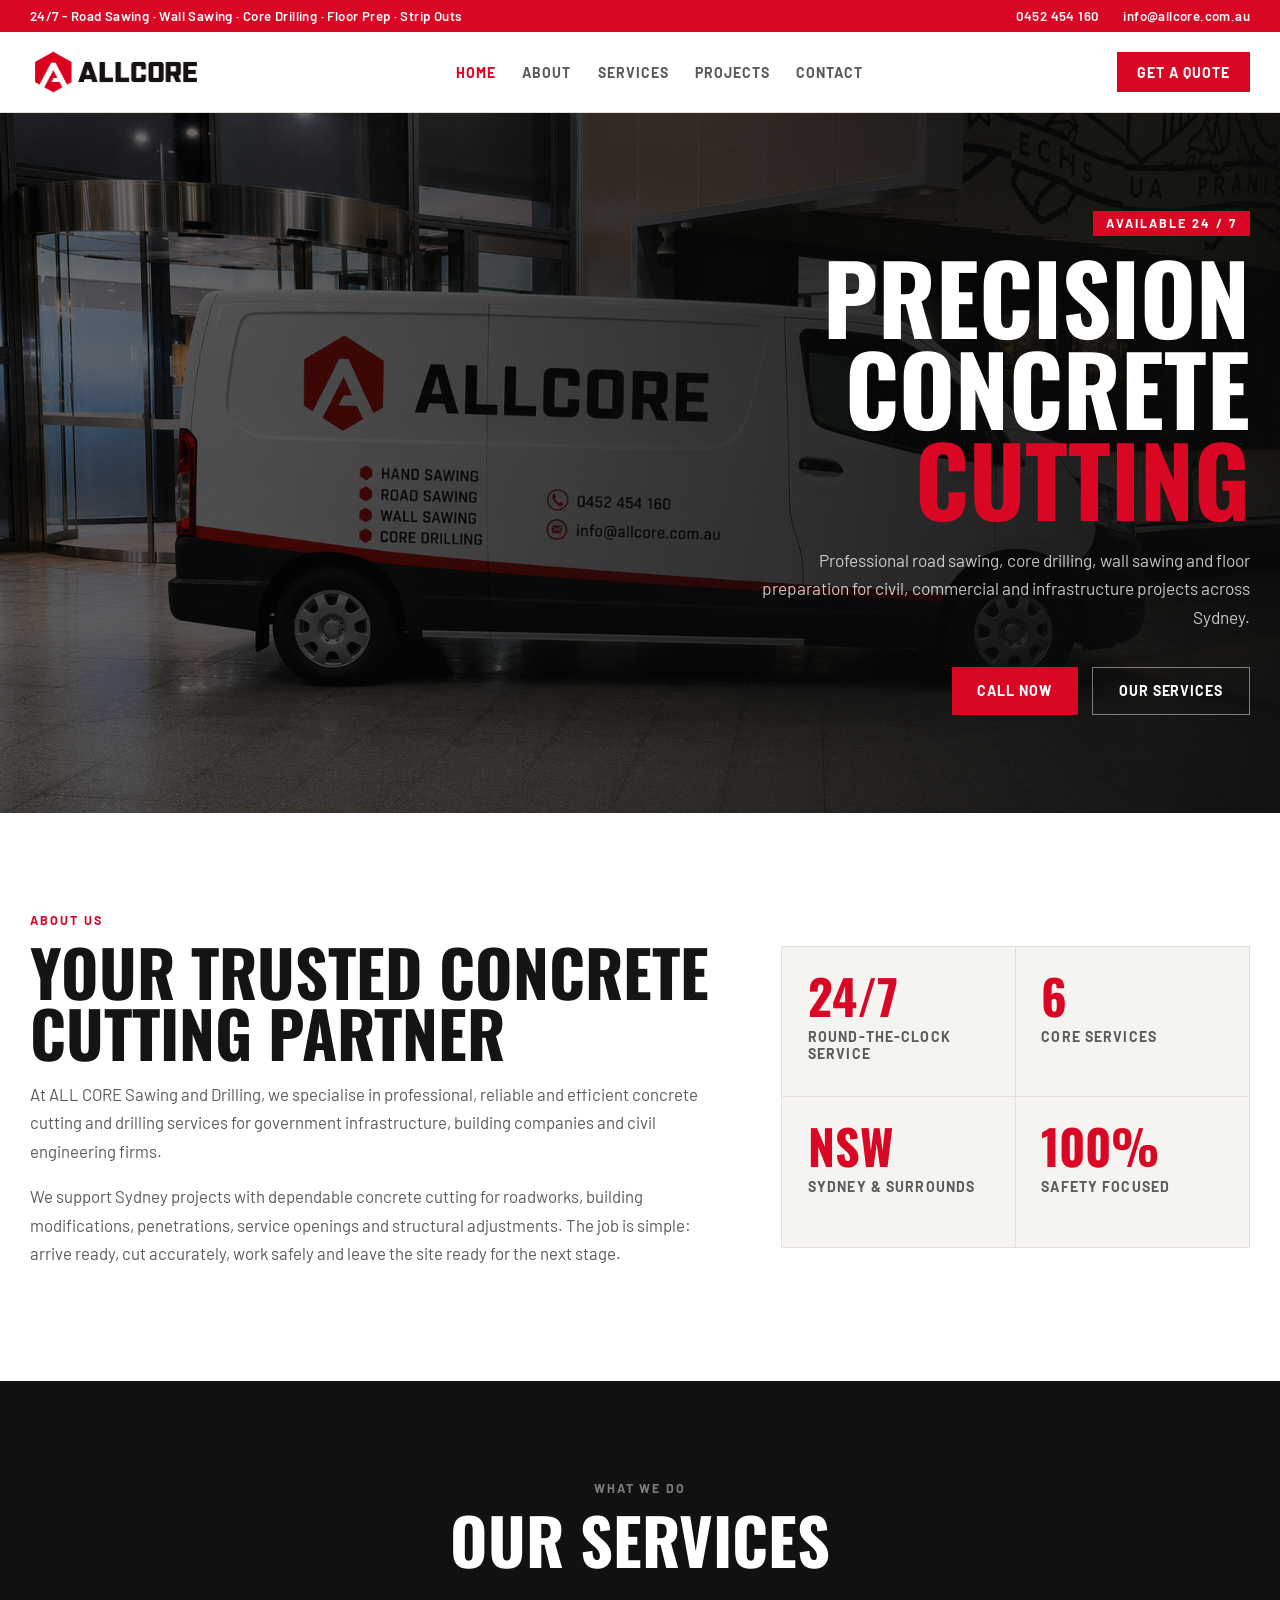
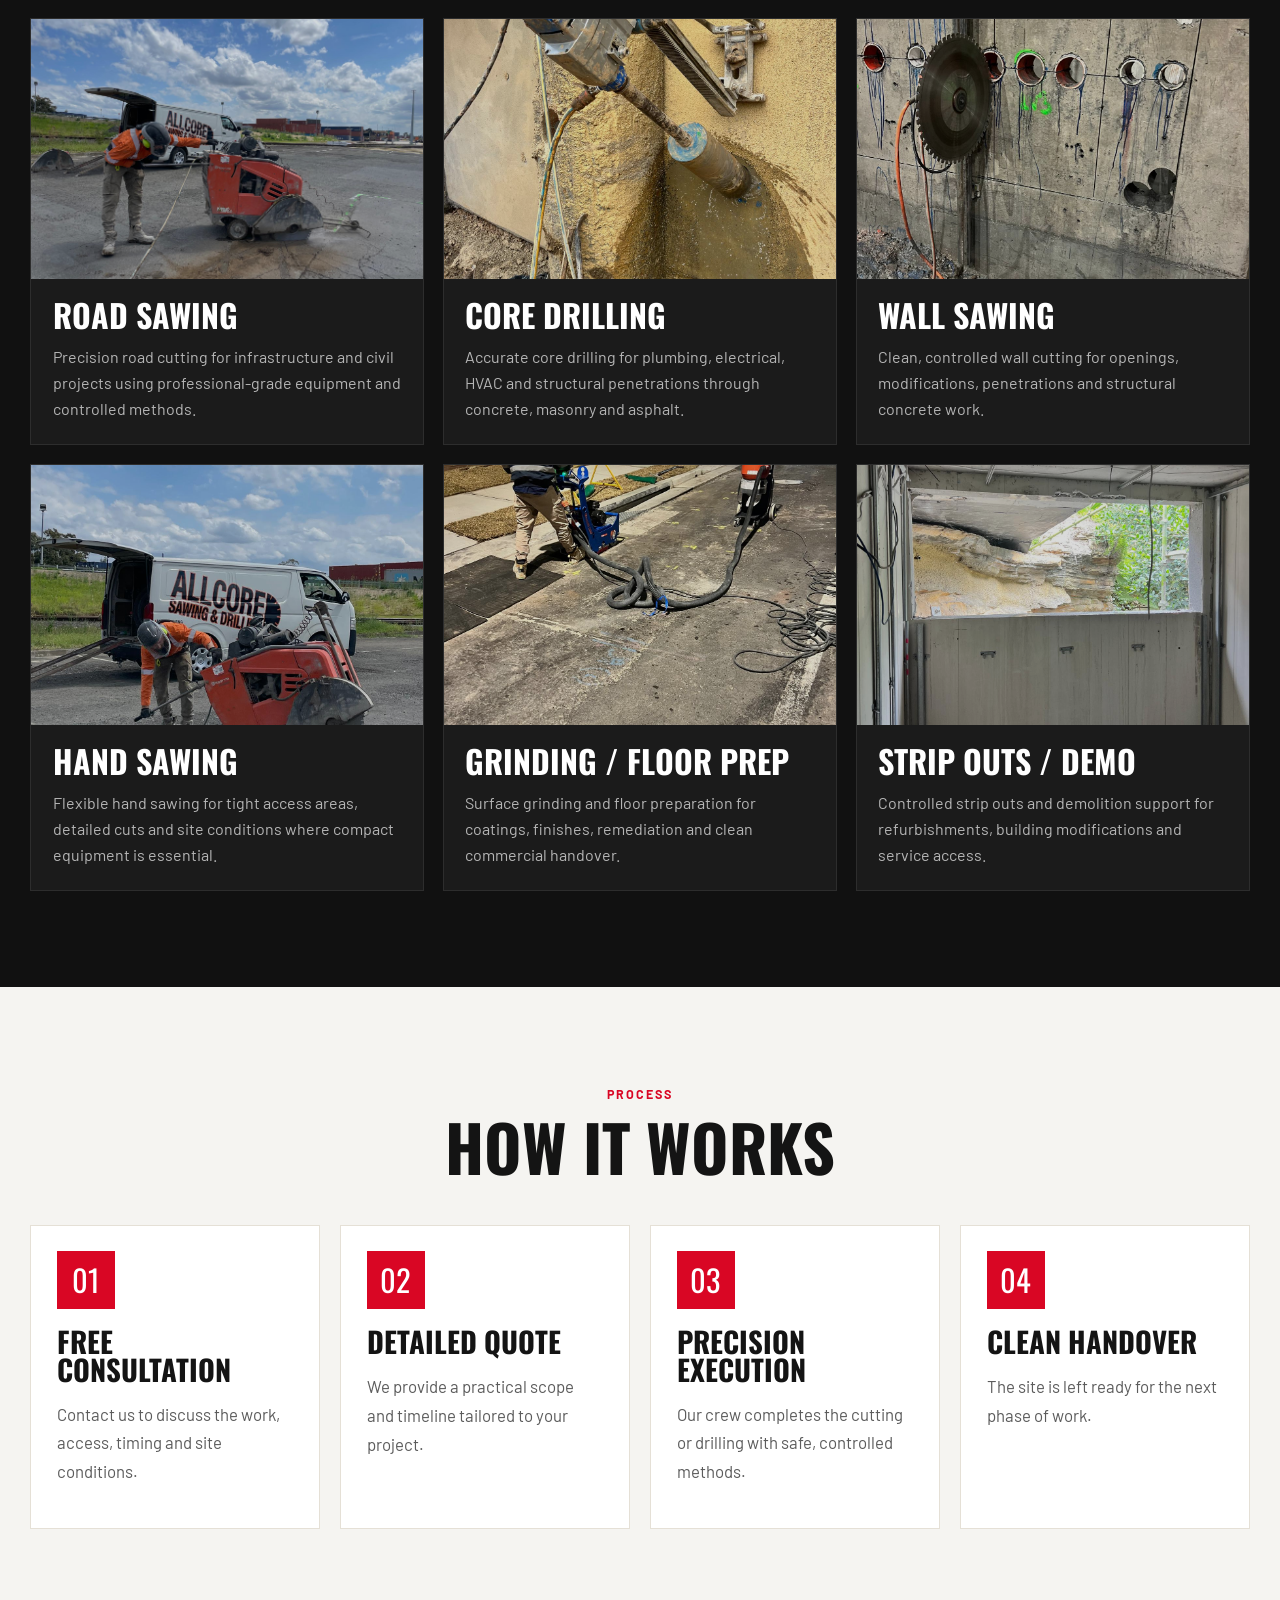
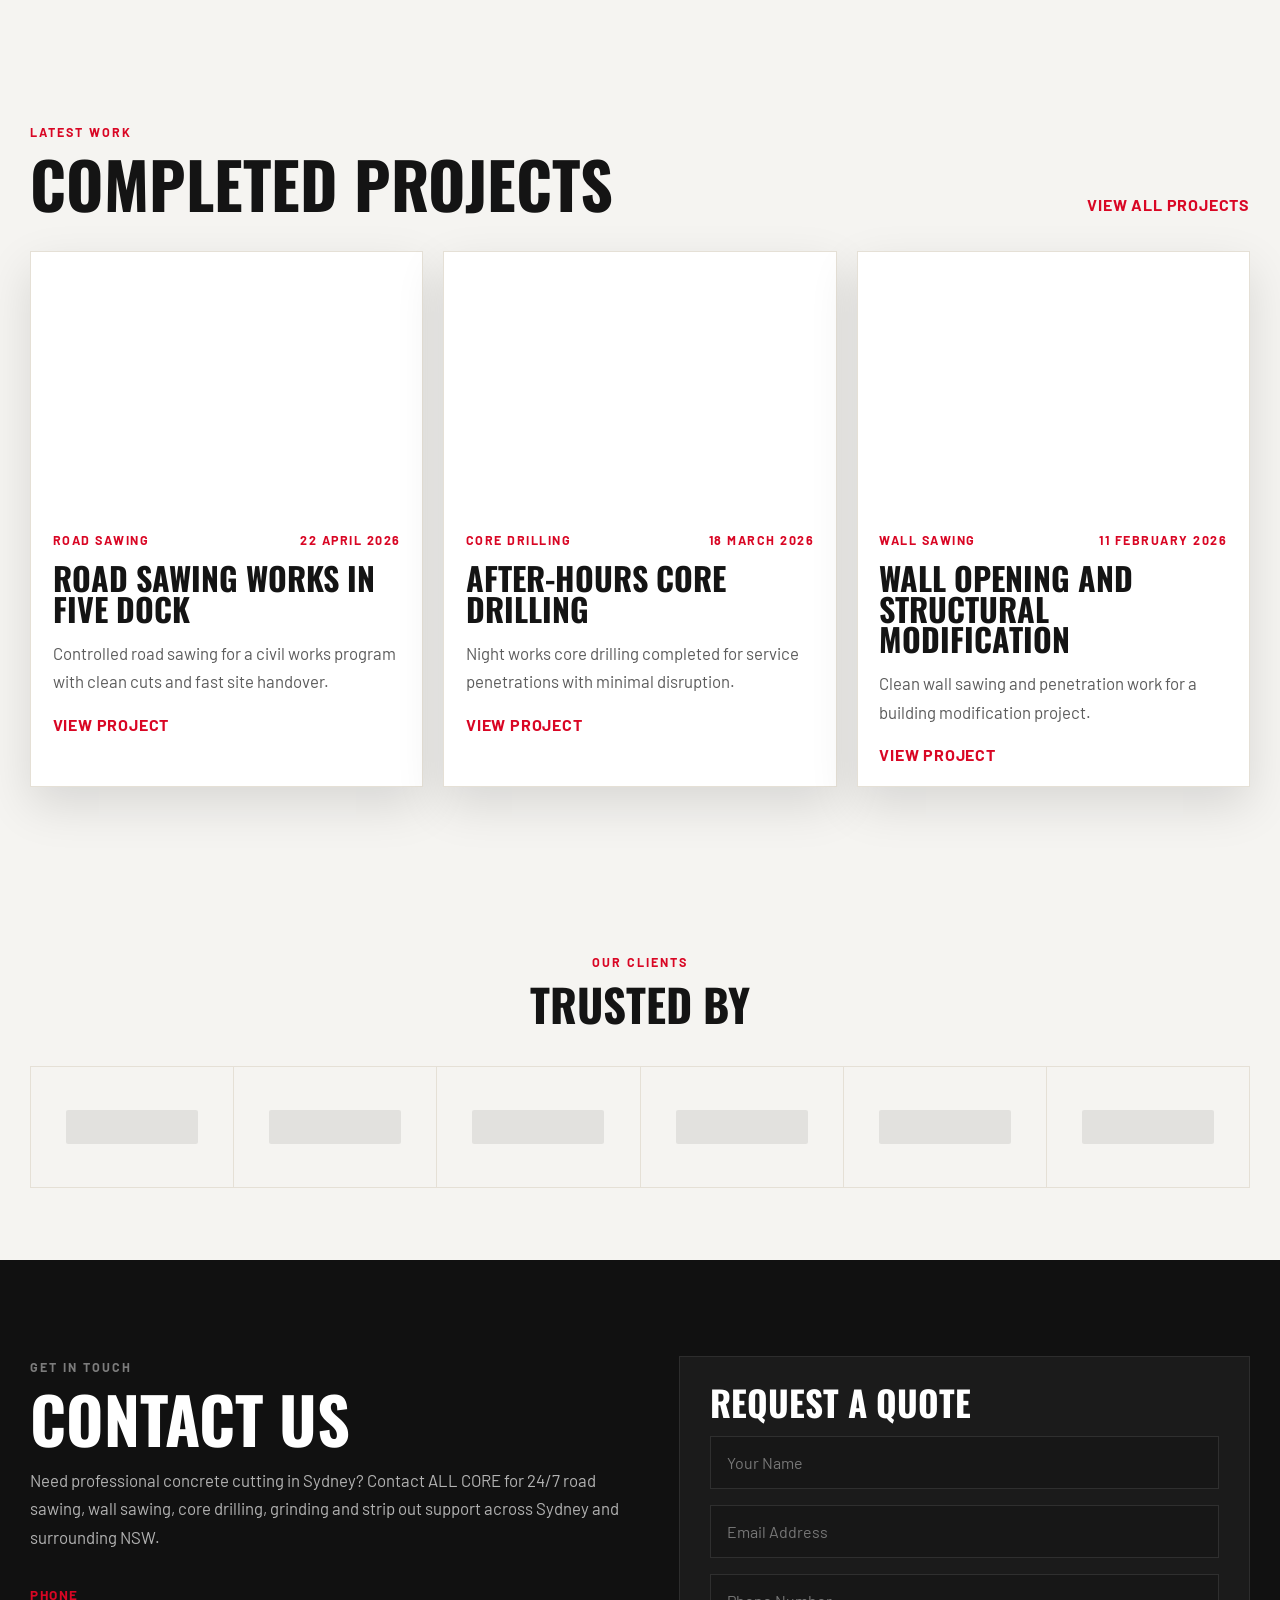
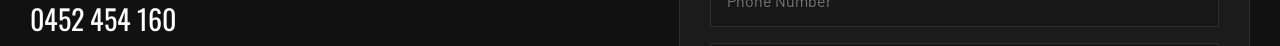
==== about.html @ c382af5b "Update ALL CORE website design preview" ====
<!DOCTYPE html>
<html lang="en">
  <head>
    <meta charset="UTF-8" />
    <meta name="viewport" content="width=device-width, initial-scale=1.0" />
    <meta http-equiv="refresh" content="0; url=./index.html#about" />
    <link rel="canonical" href="./index.html#about" />
    <title>About ALL CORE</title>
  </head>
  <body>
    <p><a href="./index.html#about">Continue to About ALL CORE</a></p>
  </body>
</html>
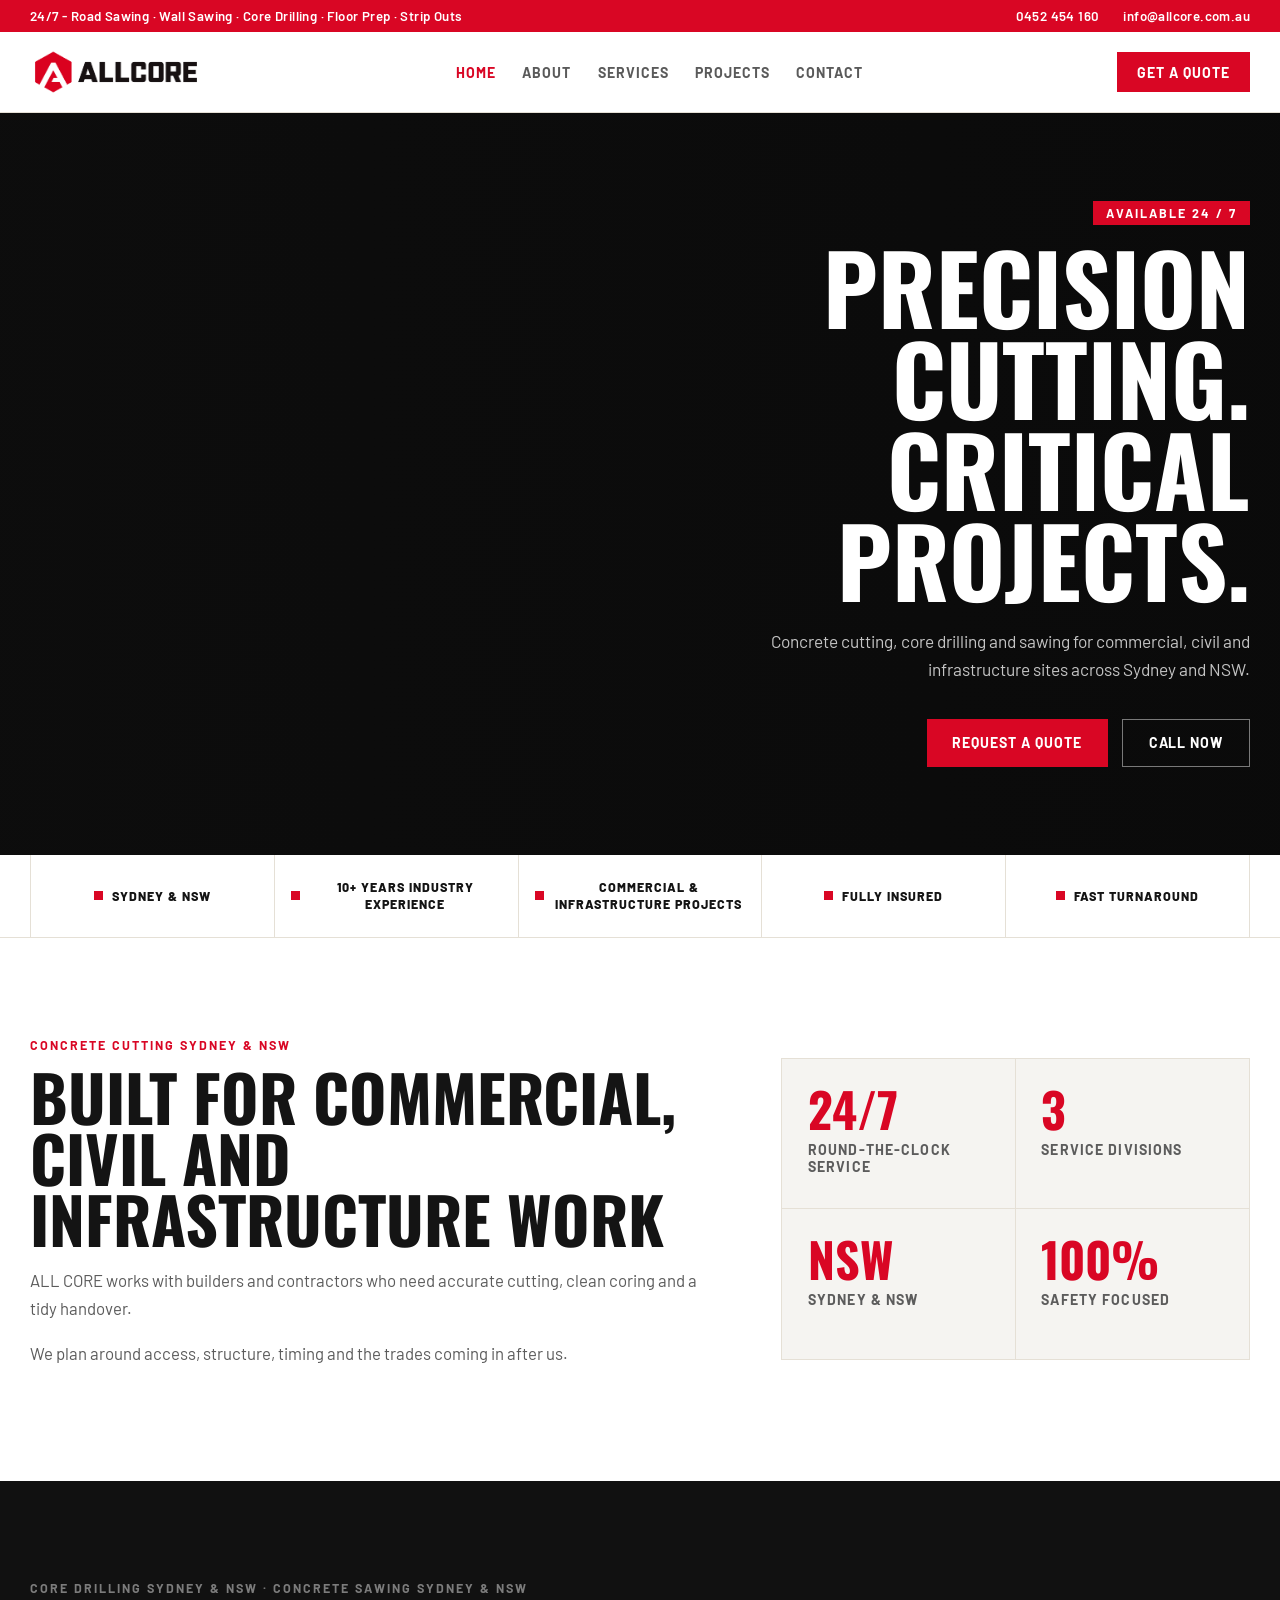
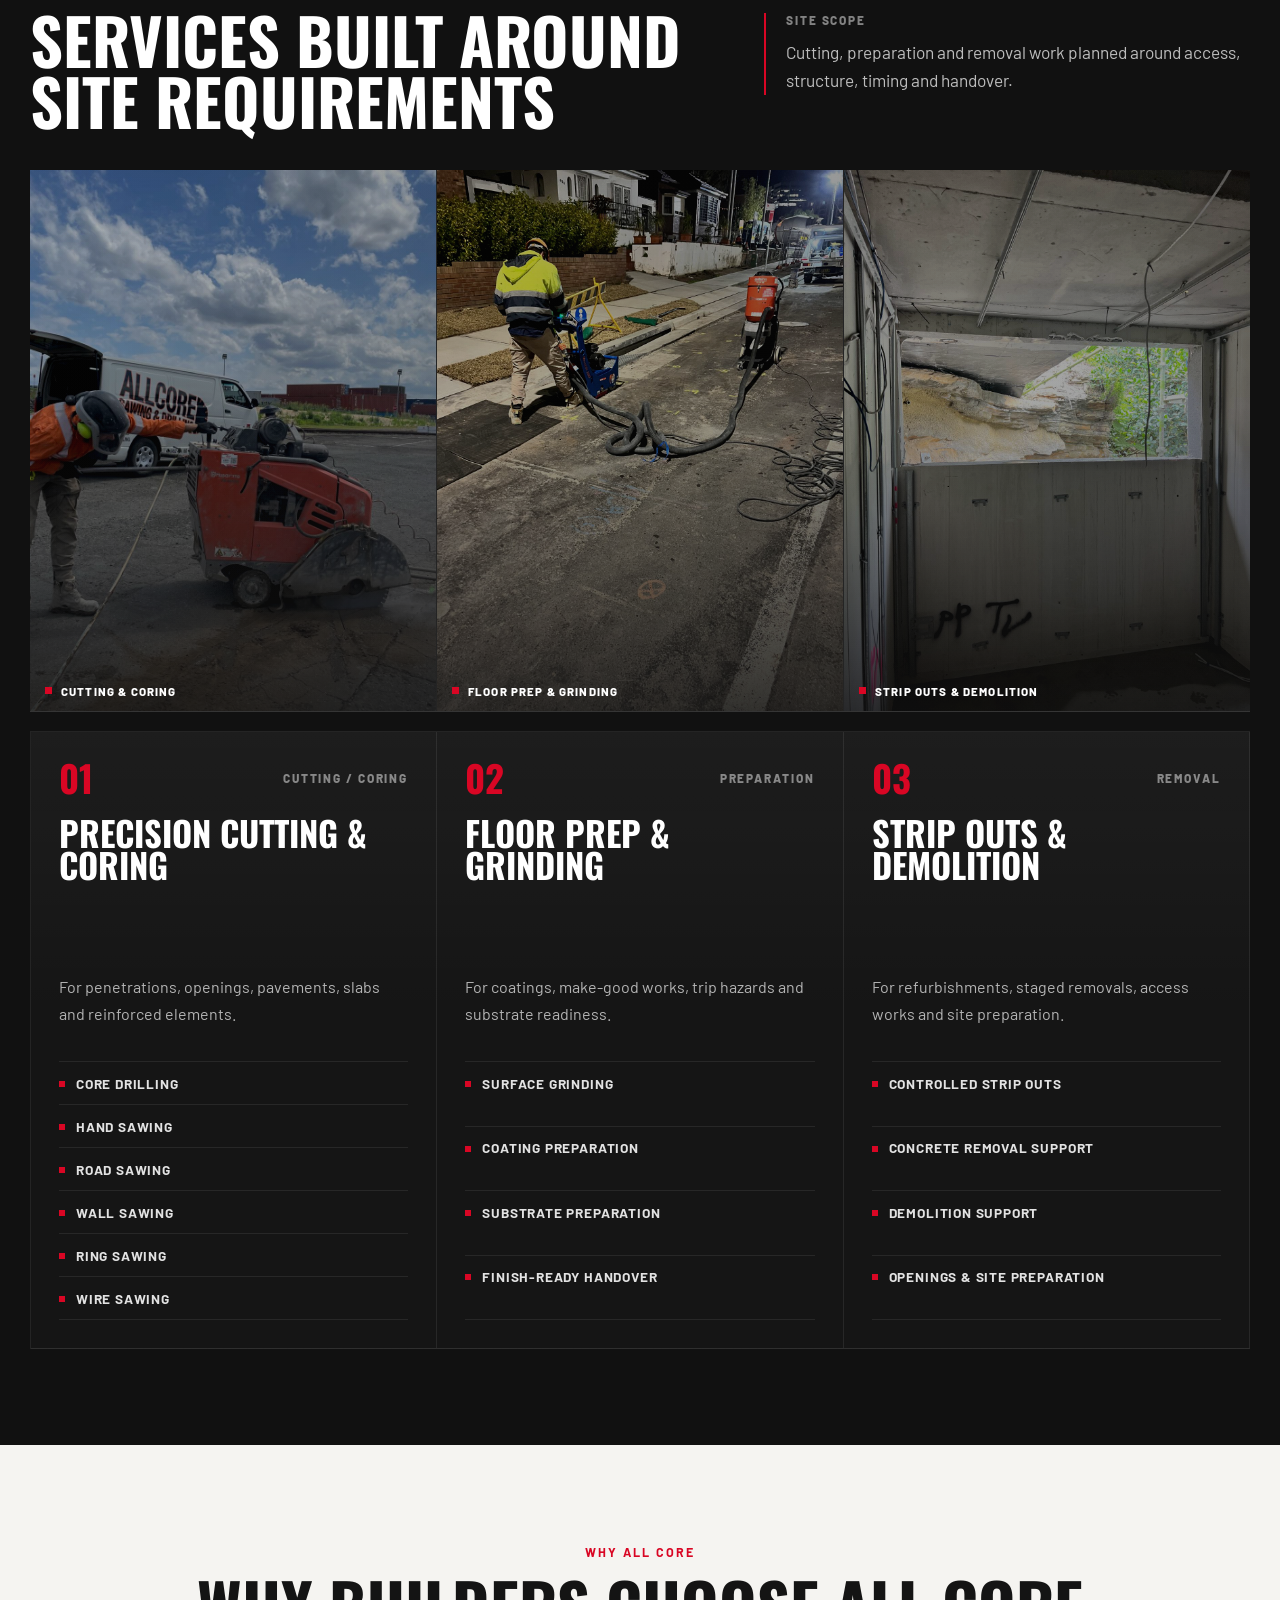
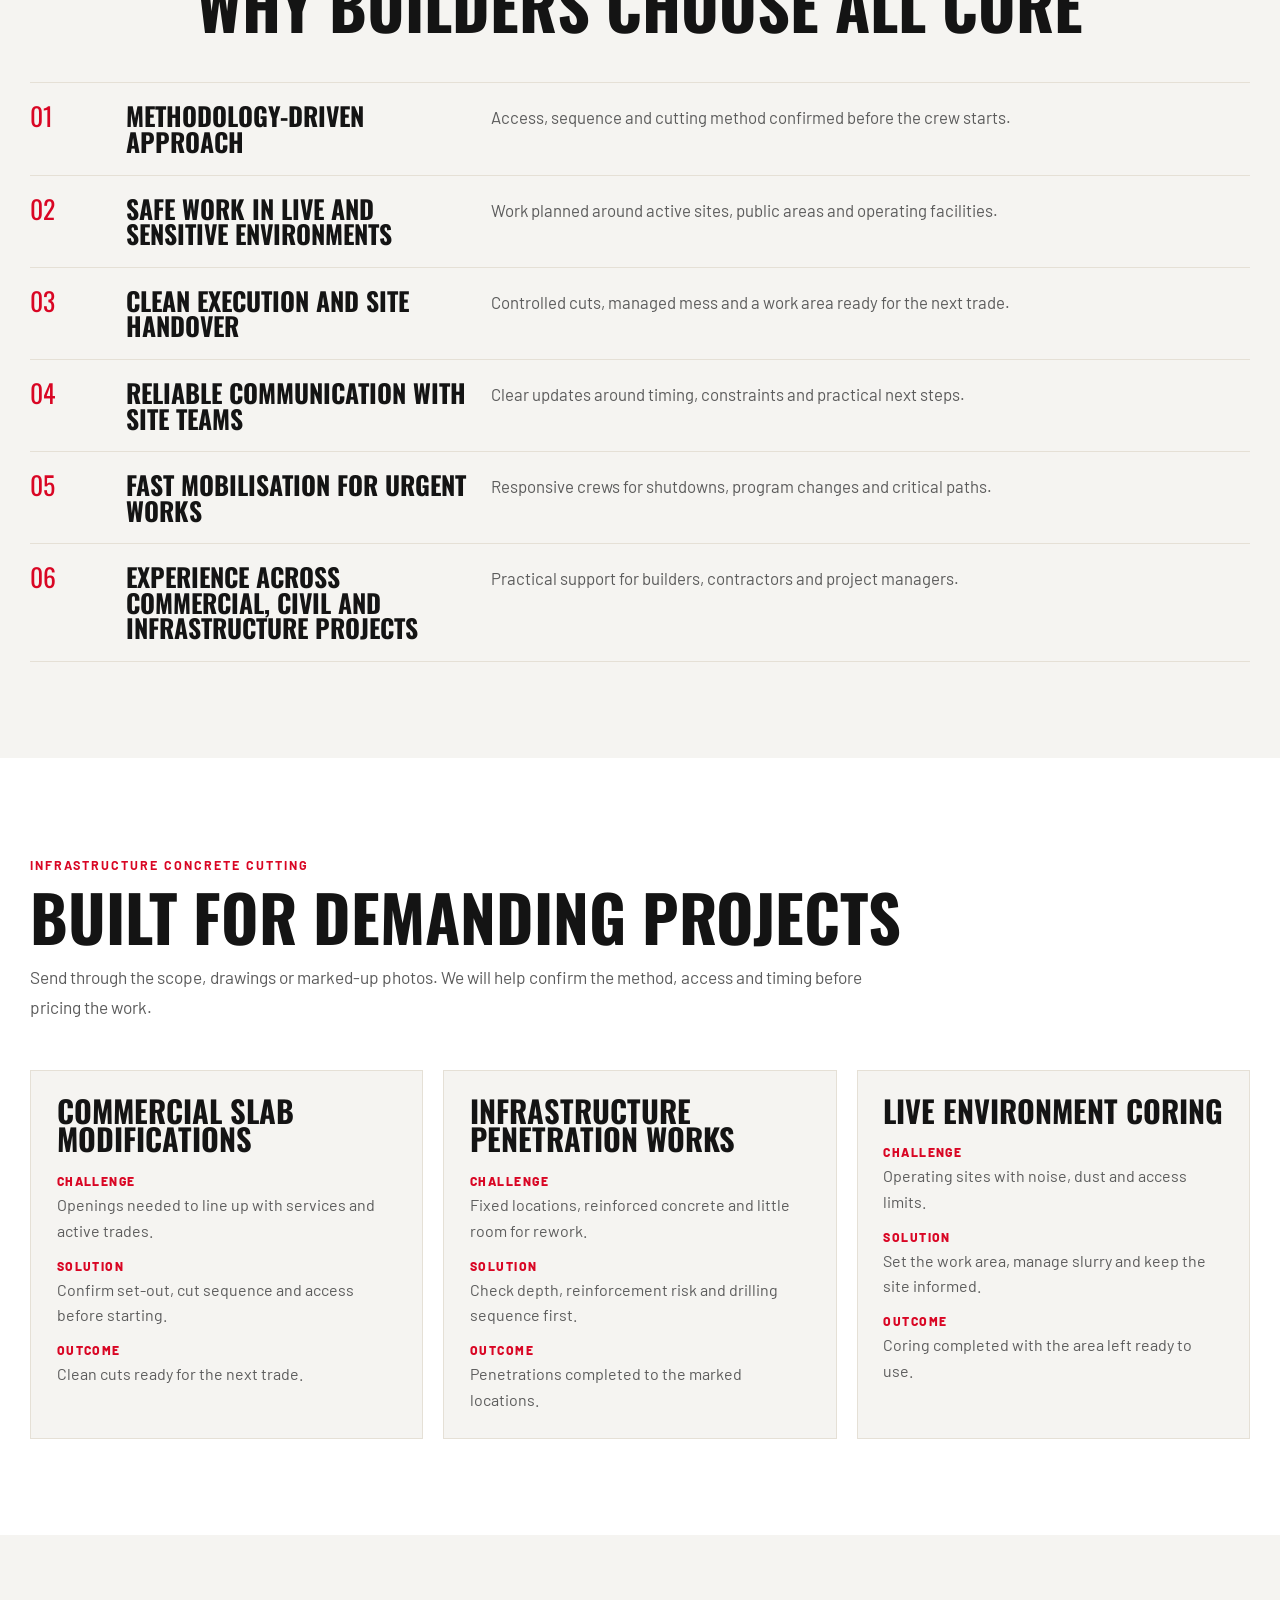
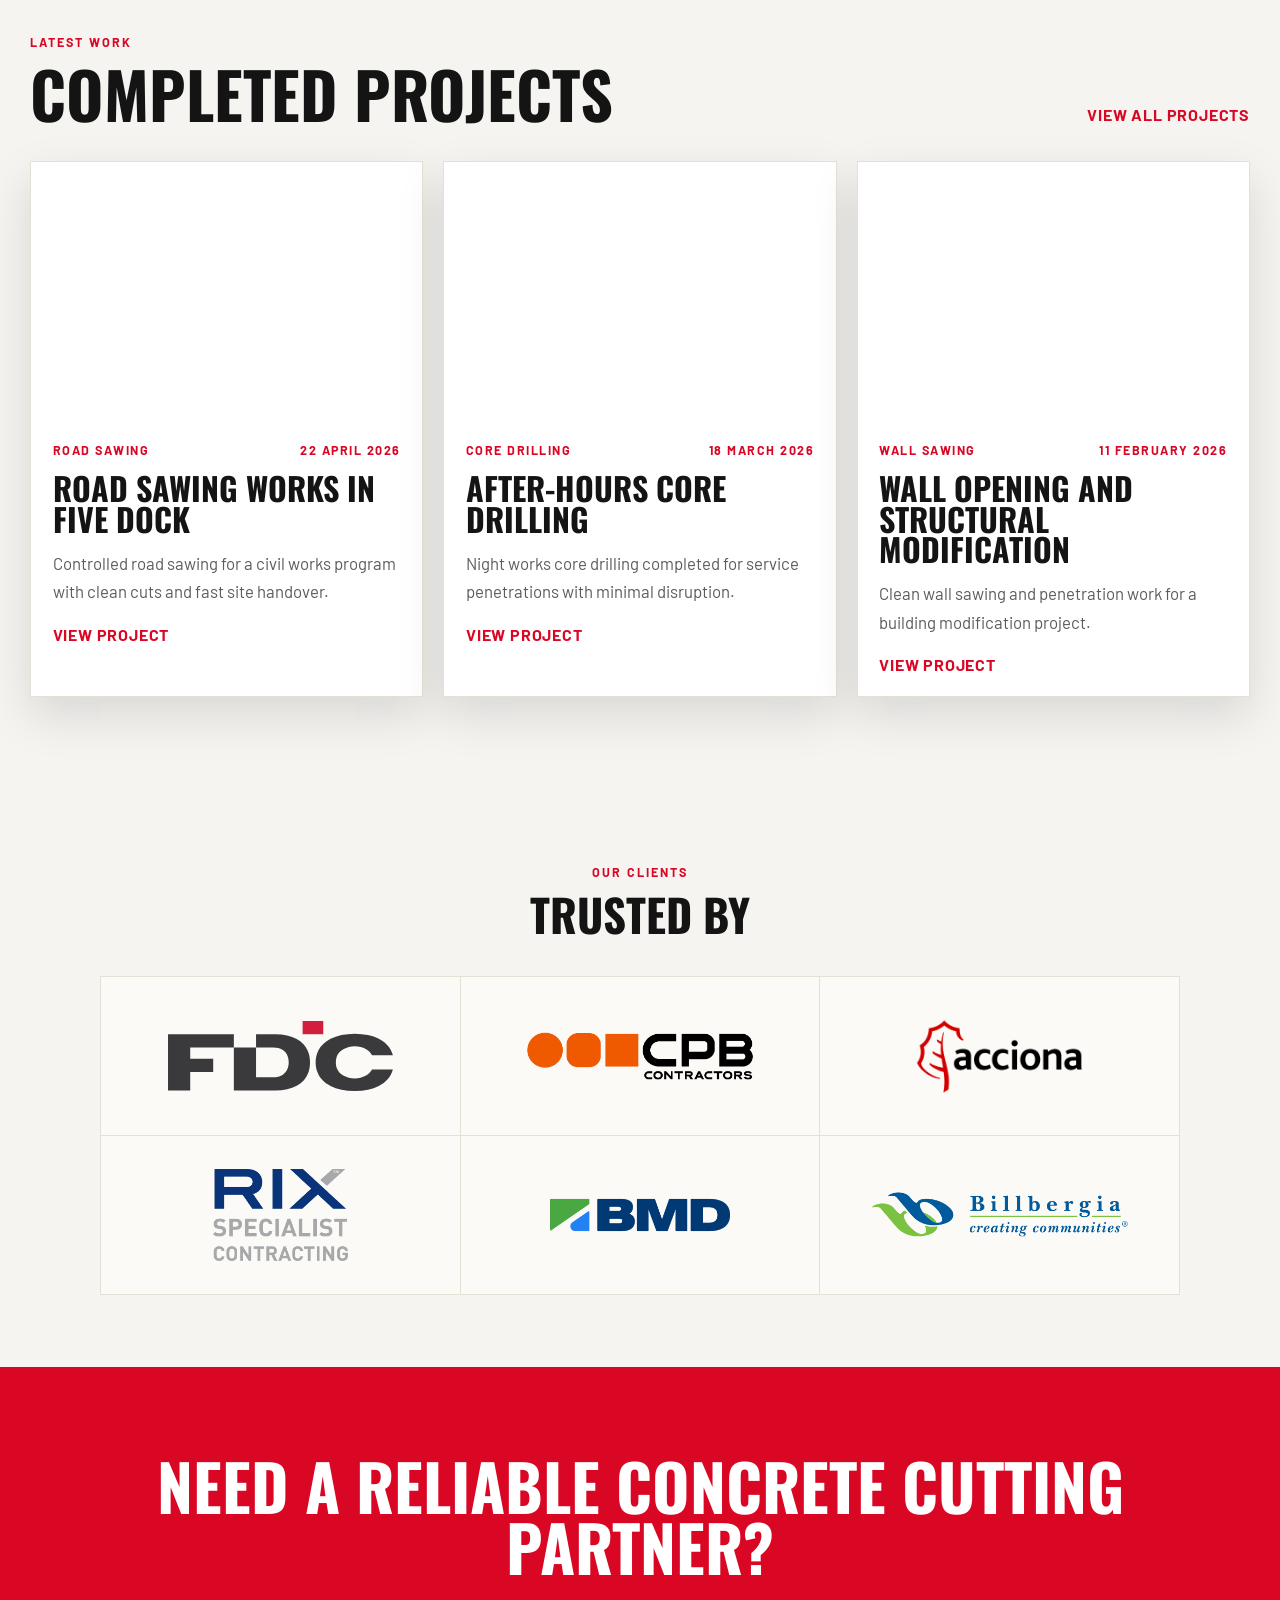
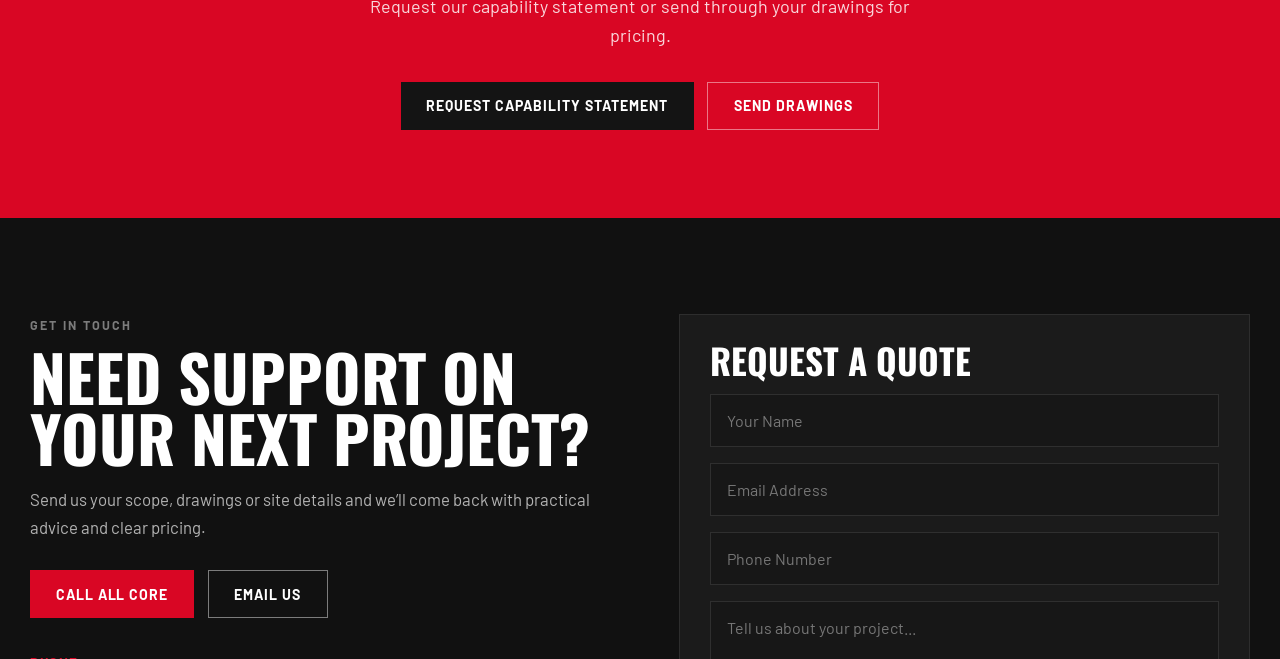
==== commit c85545fa: "Improve site SEO and crawler assets" ====
--- a/about.html
+++ b/about.html
@@ -4,7 +4,8 @@
     <meta charset="UTF-8" />
     <meta name="viewport" content="width=device-width, initial-scale=1.0" />
     <meta http-equiv="refresh" content="0; url=./index.html#about" />
-    <link rel="canonical" href="./index.html#about" />
+    <meta name="robots" content="noindex, follow" />
+    <link rel="canonical" href="http://allcore.com.au/#about" />
     <title>About ALL CORE</title>
   </head>
   <body>
